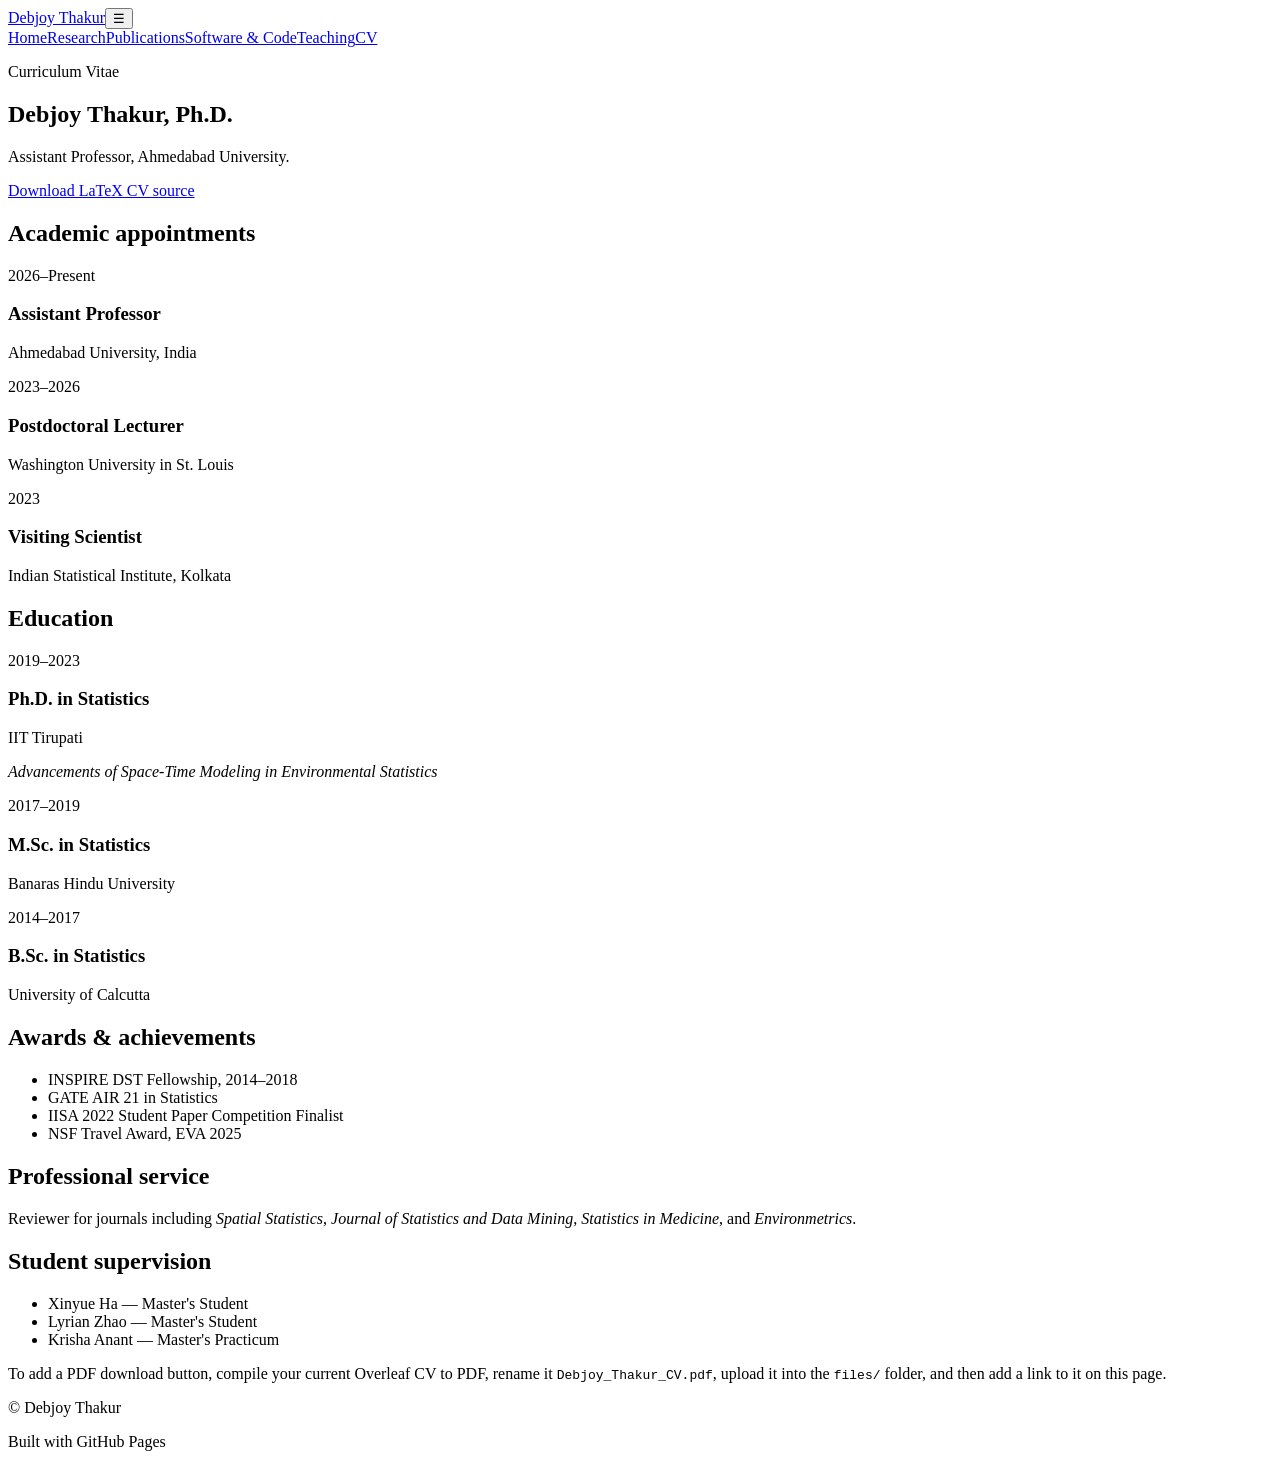
==== cv.html @ 978a10ce "Add files via upload" ====
<!DOCTYPE html>
<html lang="en">
<head>
<meta charset="UTF-8"><meta name="viewport" content="width=device-width, initial-scale=1.0">
<meta name="description" content="Curriculum vitae of Debjoy Thakur">
<title>CV | Debjoy Thakur</title><link rel="stylesheet" href="assets/style.css">
</head>
<body>
<header class="site-header"><div class="container nav-wrap">
<a class="brand" href="index.html">Debjoy Thakur</a><button class="menu-toggle" aria-label="Toggle menu">☰</button>
<nav class="nav"><a href="index.html">Home</a><a href="research.html">Research</a><a href="publications.html">Publications</a><a href="software.html">Software & Code</a><a href="teaching.html">Teaching</a><a class="active" href="cv.html">CV</a></nav>
</div></header>
<main>
<section class="page-hero"><div class="container"><p class="eyebrow">Curriculum Vitae</p><h1>Debjoy Thakur, Ph.D.</h1>
<p class="lead">Assistant Professor, Ahmedabad University.</p>
<div class="button-row"><a class="btn primary" href="files/Debjoy_Thakur_CV.tex" download>Download LaTeX CV source</a></div></div></section>

<section class="section"><div class="container">
<div class="cv-grid">
<div><h2>Academic appointments</h2>
<div class="timeline">
<div><span>2026–Present</span><h3>Assistant Professor</h3><p>Ahmedabad University, India</p></div>
<div><span>2023–2026</span><h3>Postdoctoral Lecturer</h3><p>Washington University in St. Louis</p></div>
<div><span>2023</span><h3>Visiting Scientist</h3><p>Indian Statistical Institute, Kolkata</p></div>
</div></div>

<div><h2>Education</h2>
<div class="timeline">
<div><span>2019–2023</span><h3>Ph.D. in Statistics</h3><p>IIT Tirupati</p><p><em>Advancements of Space-Time Modeling in Environmental Statistics</em></p></div>
<div><span>2017–2019</span><h3>M.Sc. in Statistics</h3><p>Banaras Hindu University</p></div>
<div><span>2014–2017</span><h3>B.Sc. in Statistics</h3><p>University of Calcutta</p></div>
</div></div>
</div>

<h2 class="subsection-title">Awards & achievements</h2>
<ul class="clean-list"><li>INSPIRE DST Fellowship, 2014–2018</li><li>GATE AIR 21 in Statistics</li><li>IISA 2022 Student Paper Competition Finalist</li><li>NSF Travel Award, EVA 2025</li></ul>

<h2 class="subsection-title">Professional service</h2>
<p>Reviewer for journals including <em>Spatial Statistics</em>, <em>Journal of Statistics and Data Mining</em>, <em>Statistics in Medicine</em>, and <em>Environmetrics</em>.</p>

<h2 class="subsection-title">Student supervision</h2>
<ul class="clean-list"><li>Xinyue Ha — Master's Student</li><li>Lyrian Zhao — Master's Student</li><li>Krisha Anant — Master's Practicum</li></ul>

<div class="callout">To add a PDF download button, compile your current Overleaf CV to PDF, rename it <code>Debjoy_Thakur_CV.pdf</code>, upload it into the <code>files/</code> folder, and then add a link to it on this page.</div>
</div></section>
</main>
<footer><div class="container footer-grid"><p>© <span id="year"></span> Debjoy Thakur</p><p>Built with GitHub Pages</p></div></footer>
<script src="assets/script.js"></script>
</body></html>
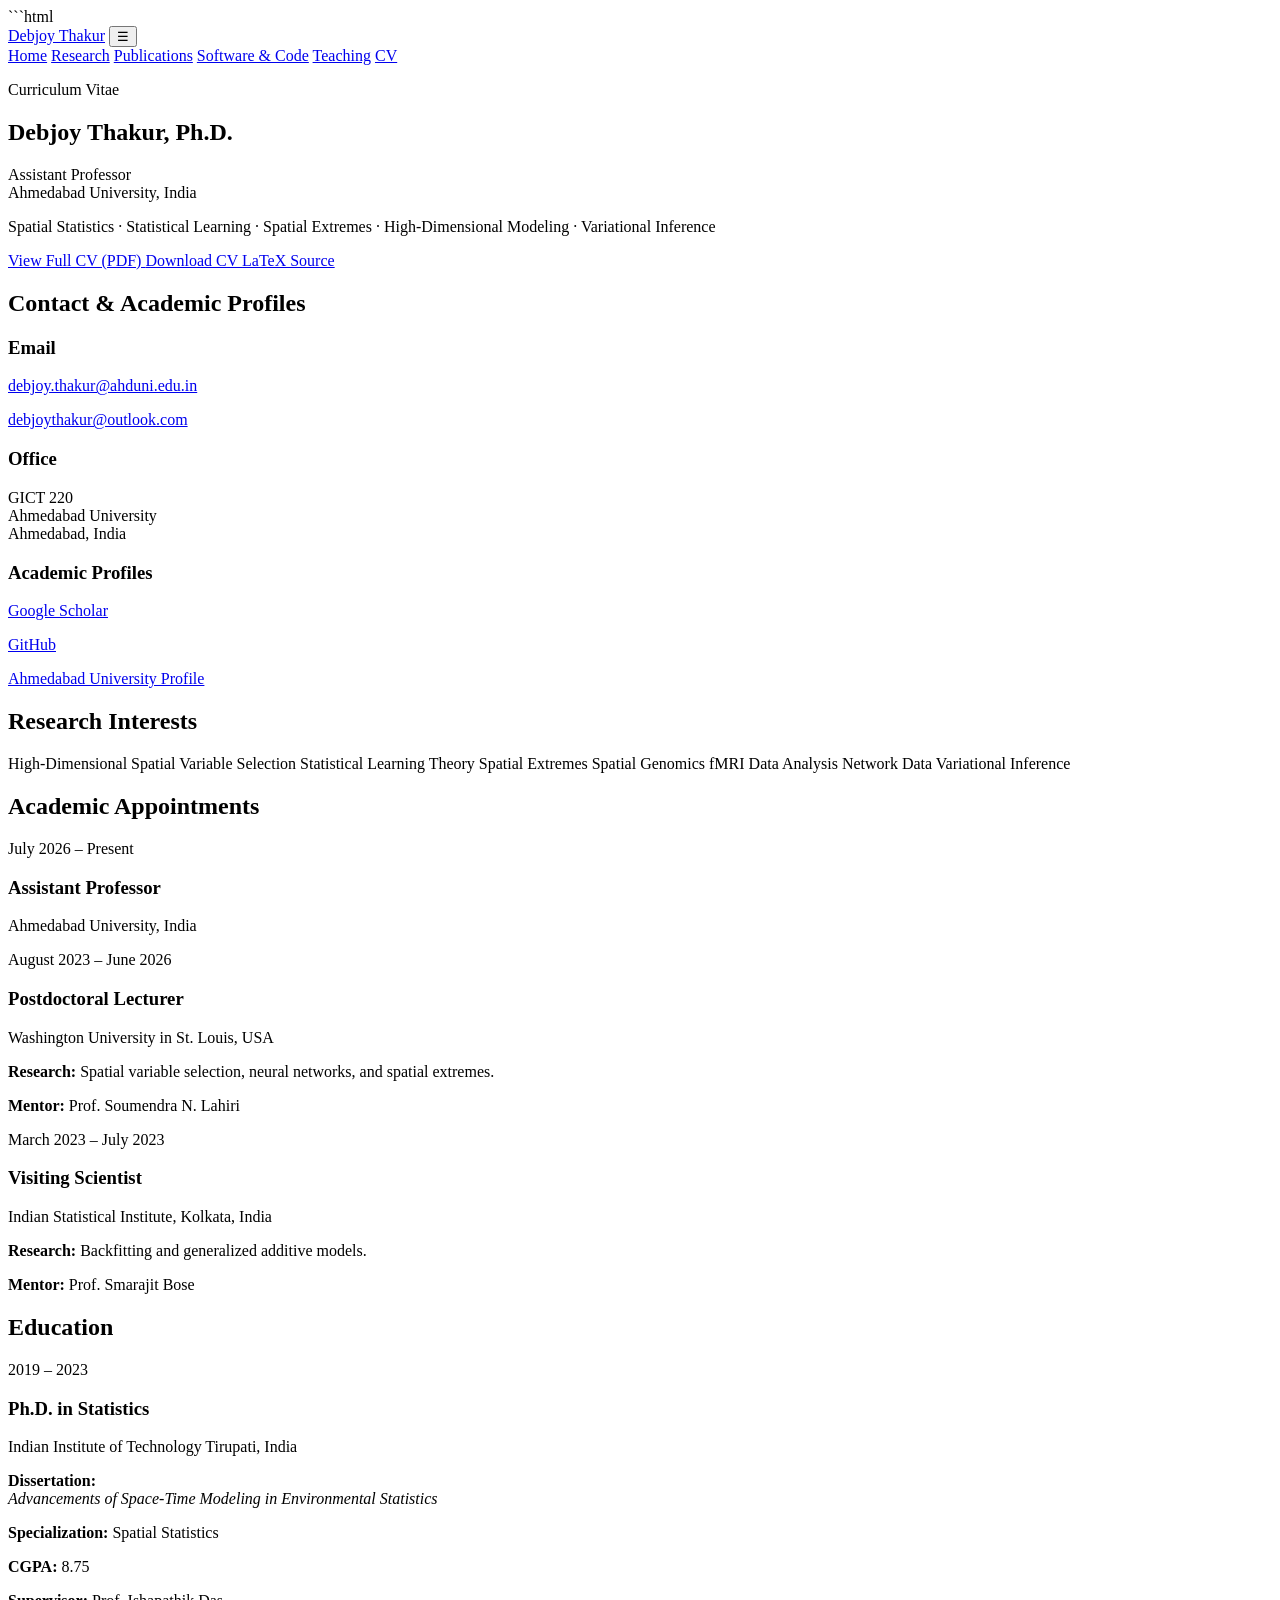
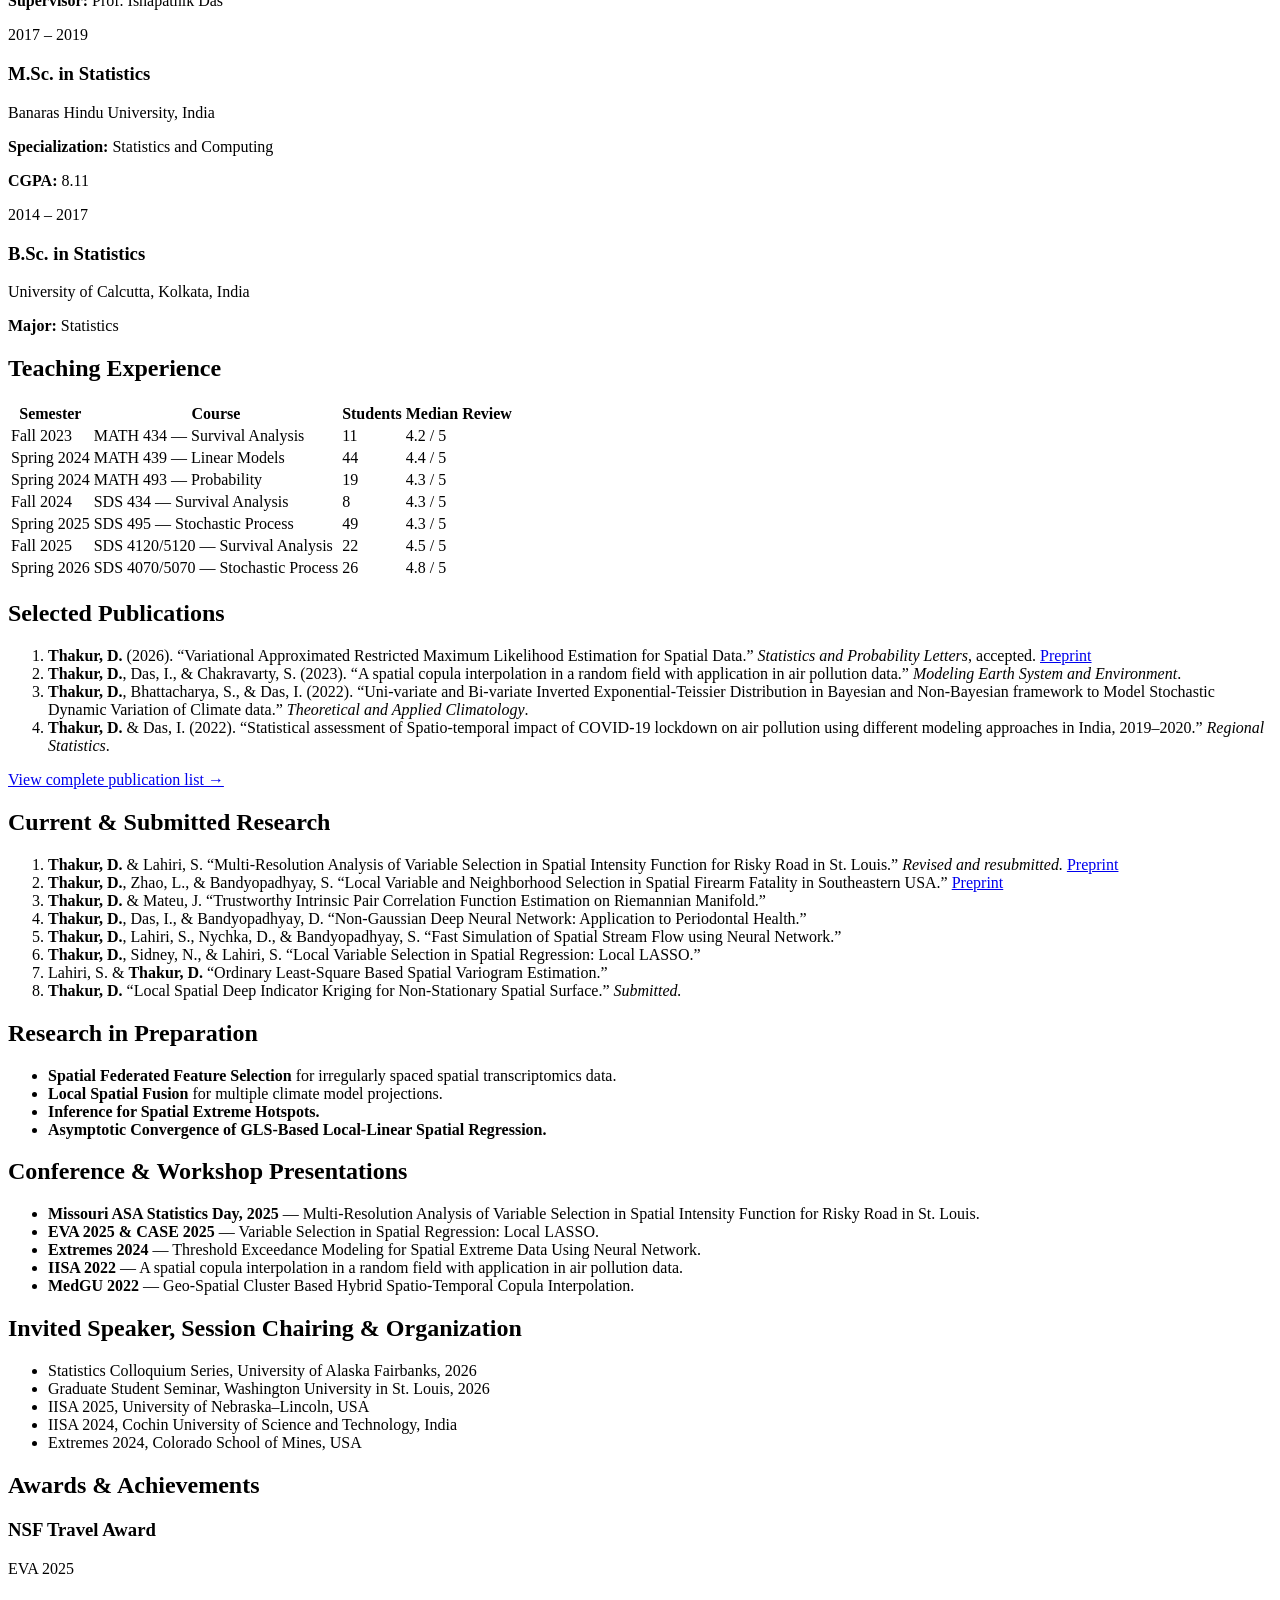
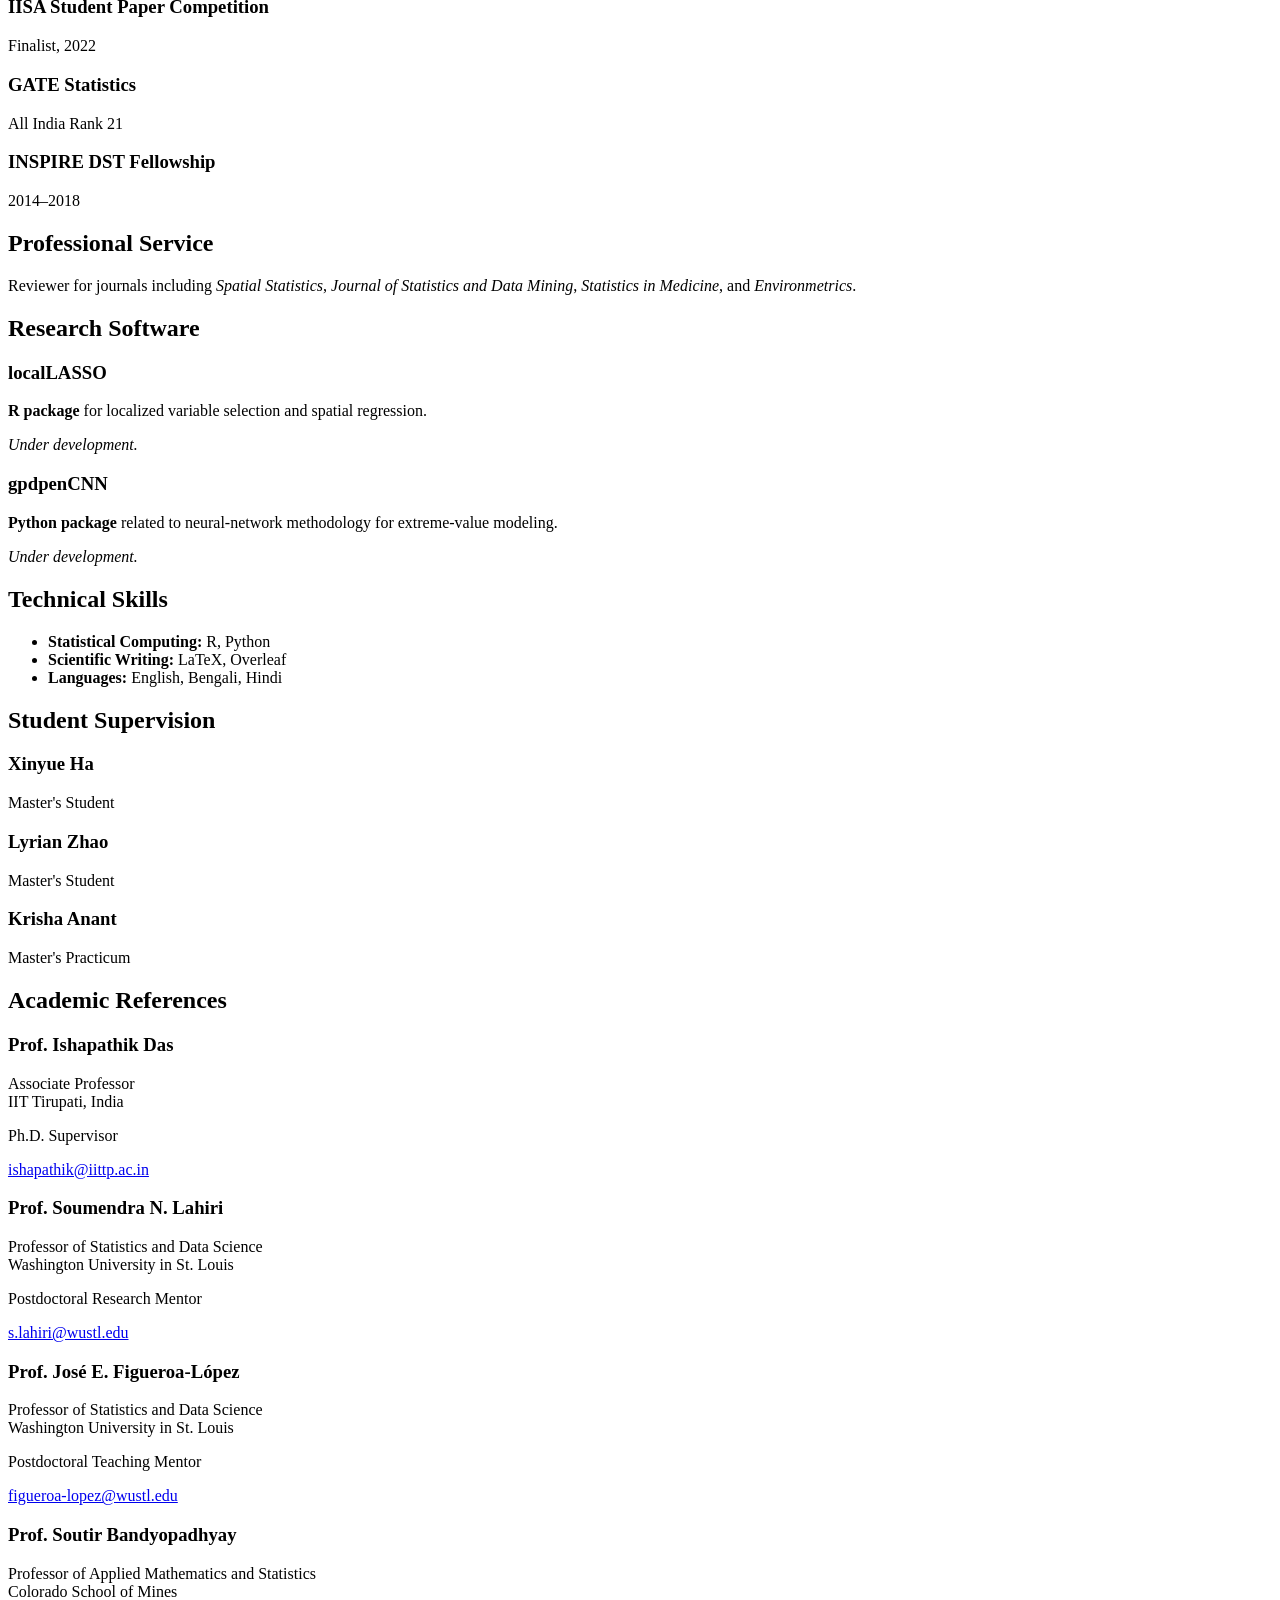
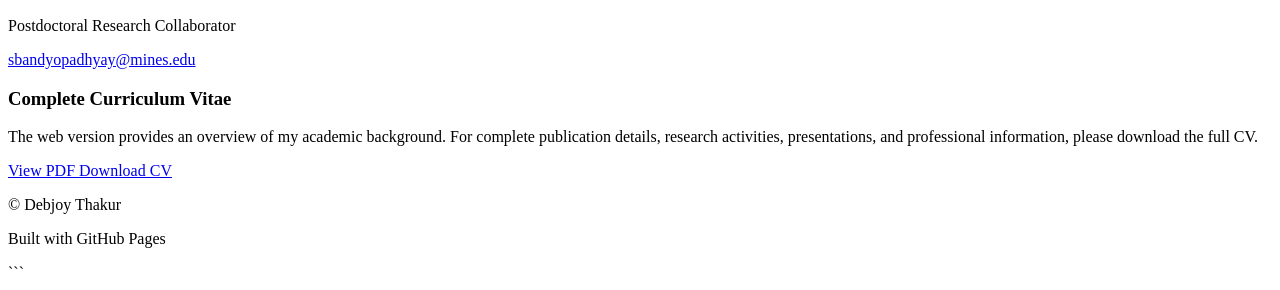
==== commit 5099a74c: "Update cv.html" ====
--- a/cv.html
+++ b/cv.html
@@ -1,49 +1,879 @@
+```html
 <!DOCTYPE html>
 <html lang="en">
+
 <head>
-<meta charset="UTF-8"><meta name="viewport" content="width=device-width, initial-scale=1.0">
-<meta name="description" content="Curriculum vitae of Debjoy Thakur">
-<title>CV | Debjoy Thakur</title><link rel="stylesheet" href="assets/style.css">
+  <meta charset="UTF-8">
+  <meta name="viewport" content="width=device-width, initial-scale=1.0">
+  <meta name="description"
+        content="Curriculum Vitae of Debjoy Thakur — Assistant Professor of Statistics at Ahmedabad University.">
+
+  <title>CV | Debjoy Thakur</title>
+
+  <link rel="stylesheet" href="assets/style.css">
 </head>
+
 <body>
-<header class="site-header"><div class="container nav-wrap">
-<a class="brand" href="index.html">Debjoy Thakur</a><button class="menu-toggle" aria-label="Toggle menu">☰</button>
-<nav class="nav"><a href="index.html">Home</a><a href="research.html">Research</a><a href="publications.html">Publications</a><a href="software.html">Software & Code</a><a href="teaching.html">Teaching</a><a class="active" href="cv.html">CV</a></nav>
-</div></header>
+
+<!-- =========================================================
+     NAVIGATION
+========================================================= -->
+
+<header class="site-header">
+  <div class="container nav-wrap">
+
+    <a class="brand" href="index.html">Debjoy Thakur</a>
+
+    <button class="menu-toggle" aria-label="Toggle menu">☰</button>
+
+    <nav class="nav">
+      <a href="index.html">Home</a>
+      <a href="research.html">Research</a>
+      <a href="publications.html">Publications</a>
+      <a href="software.html">Software &amp; Code</a>
+      <a href="teaching.html">Teaching</a>
+      <a class="active" href="cv.html">CV</a>
+    </nav>
+
+  </div>
+</header>
+
+
 <main>
-<section class="page-hero"><div class="container"><p class="eyebrow">Curriculum Vitae</p><h1>Debjoy Thakur, Ph.D.</h1>
-<p class="lead">Assistant Professor, Ahmedabad University.</p>
-<div class="button-row"><a class="btn primary" href="files/Debjoy_Thakur_CV.tex" download>Download LaTeX CV source</a></div></div></section>
-
-<section class="section"><div class="container">
+
+<!-- =========================================================
+     CV HEADER
+========================================================= -->
+
+<section class="page-hero">
+
+  <div class="container">
+
+    <p class="eyebrow">Curriculum Vitae</p>
+
+    <h1>Debjoy Thakur, Ph.D.</h1>
+
+    <p class="lead">
+      Assistant Professor<br>
+      Ahmedabad University, India
+    </p>
+
+    <p>
+      Spatial Statistics · Statistical Learning · Spatial Extremes ·
+      High-Dimensional Modeling · Variational Inference
+    </p>
+
+    <div class="button-row">
+
+      <a class="btn primary"
+         href="files/Debjoy_Thakur_CV.pdf"
+         target="_blank">
+        View Full CV (PDF)
+      </a>
+
+      <a class="btn"
+         href="files/Debjoy_Thakur_CV.pdf"
+         download>
+        Download CV
+      </a>
+
+      <a class="btn"
+         href="files/Debjoy_Thakur_CV.tex"
+         download>
+        LaTeX Source
+      </a>
+
+    </div>
+
+  </div>
+
+</section>
+
+
+<!-- =========================================================
+     CONTACT / PROFILES
+========================================================= -->
+
+<section class="section">
+
+<div class="container">
+
+<h2>Contact &amp; Academic Profiles</h2>
+
+<div class="card-grid">
+
+  <article class="card">
+    <h3>Email</h3>
+    <p>
+      <a href="mailto:debjoy.thakur@ahduni.edu.in">
+        debjoy.thakur@ahduni.edu.in
+      </a>
+    </p>
+    <p>
+      <a href="mailto:debjoythakur@outlook.com">
+        debjoythakur@outlook.com
+      </a>
+    </p>
+  </article>
+
+  <article class="card">
+    <h3>Office</h3>
+    <p>
+      GICT 220<br>
+      Ahmedabad University<br>
+      Ahmedabad, India
+    </p>
+  </article>
+
+  <article class="card">
+    <h3>Academic Profiles</h3>
+
+    <p>
+      <a href="https://scholar.google.com/citations?user=2VVChMUAAAAJ&hl=en"
+         target="_blank" rel="noopener">
+        Google Scholar
+      </a>
+    </p>
+
+    <p>
+      <a href="https://github.com/debjoythakur"
+         target="_blank" rel="noopener">
+        GitHub
+      </a>
+    </p>
+
+    <p>
+      <a href="https://ahduni.edu.in/faculty/debjoy-thakur"
+         target="_blank" rel="noopener">
+        Ahmedabad University Profile
+      </a>
+    </p>
+
+  </article>
+
+</div>
+
+
+<!-- =========================================================
+     RESEARCH INTERESTS
+========================================================= -->
+
+<h2 class="subsection-title">Research Interests</h2>
+
+<div class="research-tags">
+
+  <span>High-Dimensional Spatial Variable Selection</span>
+  <span>Statistical Learning Theory</span>
+  <span>Spatial Extremes</span>
+  <span>Spatial Genomics</span>
+  <span>fMRI Data Analysis</span>
+  <span>Network Data</span>
+  <span>Variational Inference</span>
+
+</div>
+
+
+<!-- =========================================================
+     APPOINTMENTS AND EDUCATION
+========================================================= -->
+
 <div class="cv-grid">
-<div><h2>Academic appointments</h2>
+
+<div>
+
+<h2>Academic Appointments</h2>
+
 <div class="timeline">
-<div><span>2026–Present</span><h3>Assistant Professor</h3><p>Ahmedabad University, India</p></div>
-<div><span>2023–2026</span><h3>Postdoctoral Lecturer</h3><p>Washington University in St. Louis</p></div>
-<div><span>2023</span><h3>Visiting Scientist</h3><p>Indian Statistical Institute, Kolkata</p></div>
-</div></div>
-
-<div><h2>Education</h2>
+
+  <div>
+    <span>July 2026 – Present</span>
+    <h3>Assistant Professor</h3>
+    <p>Ahmedabad University, India</p>
+  </div>
+
+  <div>
+    <span>August 2023 – June 2026</span>
+    <h3>Postdoctoral Lecturer</h3>
+    <p>Washington University in St. Louis, USA</p>
+    <p>
+      <strong>Research:</strong>
+      Spatial variable selection, neural networks,
+      and spatial extremes.
+    </p>
+    <p>
+      <strong>Mentor:</strong>
+      Prof. Soumendra N. Lahiri
+    </p>
+  </div>
+
+  <div>
+    <span>March 2023 – July 2023</span>
+    <h3>Visiting Scientist</h3>
+    <p>Indian Statistical Institute, Kolkata, India</p>
+    <p>
+      <strong>Research:</strong>
+      Backfitting and generalized additive models.
+    </p>
+    <p>
+      <strong>Mentor:</strong>
+      Prof. Smarajit Bose
+    </p>
+  </div>
+
+</div>
+
+</div>
+
+
+<div>
+
+<h2>Education</h2>
+
 <div class="timeline">
-<div><span>2019–2023</span><h3>Ph.D. in Statistics</h3><p>IIT Tirupati</p><p><em>Advancements of Space-Time Modeling in Environmental Statistics</em></p></div>
-<div><span>2017–2019</span><h3>M.Sc. in Statistics</h3><p>Banaras Hindu University</p></div>
-<div><span>2014–2017</span><h3>B.Sc. in Statistics</h3><p>University of Calcutta</p></div>
-</div></div>
-</div>
-
-<h2 class="subsection-title">Awards & achievements</h2>
-<ul class="clean-list"><li>INSPIRE DST Fellowship, 2014–2018</li><li>GATE AIR 21 in Statistics</li><li>IISA 2022 Student Paper Competition Finalist</li><li>NSF Travel Award, EVA 2025</li></ul>
-
-<h2 class="subsection-title">Professional service</h2>
-<p>Reviewer for journals including <em>Spatial Statistics</em>, <em>Journal of Statistics and Data Mining</em>, <em>Statistics in Medicine</em>, and <em>Environmetrics</em>.</p>
-
-<h2 class="subsection-title">Student supervision</h2>
-<ul class="clean-list"><li>Xinyue Ha — Master's Student</li><li>Lyrian Zhao — Master's Student</li><li>Krisha Anant — Master's Practicum</li></ul>
-
-<div class="callout">To add a PDF download button, compile your current Overleaf CV to PDF, rename it <code>Debjoy_Thakur_CV.pdf</code>, upload it into the <code>files/</code> folder, and then add a link to it on this page.</div>
-</div></section>
+
+  <div>
+    <span>2019 – 2023</span>
+    <h3>Ph.D. in Statistics</h3>
+
+    <p>Indian Institute of Technology Tirupati, India</p>
+
+    <p>
+      <strong>Dissertation:</strong><br>
+      <em>
+        Advancements of Space-Time Modeling in
+        Environmental Statistics
+      </em>
+    </p>
+
+    <p>
+      <strong>Specialization:</strong>
+      Spatial Statistics
+    </p>
+
+    <p>
+      <strong>CGPA:</strong> 8.75
+    </p>
+
+    <p>
+      <strong>Supervisor:</strong>
+      Prof. Ishapathik Das
+    </p>
+  </div>
+
+
+  <div>
+    <span>2017 – 2019</span>
+
+    <h3>M.Sc. in Statistics</h3>
+
+    <p>Banaras Hindu University, India</p>
+
+    <p>
+      <strong>Specialization:</strong>
+      Statistics and Computing
+    </p>
+
+    <p>
+      <strong>CGPA:</strong> 8.11
+    </p>
+
+  </div>
+
+
+  <div>
+    <span>2014 – 2017</span>
+
+    <h3>B.Sc. in Statistics</h3>
+
+    <p>
+      University of Calcutta, Kolkata, India
+    </p>
+
+    <p>
+      <strong>Major:</strong> Statistics
+    </p>
+
+  </div>
+
+</div>
+
+</div>
+
+</div>
+
+
+<!-- =========================================================
+     TEACHING
+========================================================= -->
+
+<h2 class="subsection-title">Teaching Experience</h2>
+
+<div class="table-wrap">
+
+<table class="cv-table">
+
+<thead>
+<tr>
+  <th>Semester</th>
+  <th>Course</th>
+  <th>Students</th>
+  <th>Median Review</th>
+</tr>
+</thead>
+
+<tbody>
+
+<tr>
+  <td>Fall 2023</td>
+  <td>MATH 434 — Survival Analysis</td>
+  <td>11</td>
+  <td>4.2 / 5</td>
+</tr>
+
+<tr>
+  <td>Spring 2024</td>
+  <td>MATH 439 — Linear Models</td>
+  <td>44</td>
+  <td>4.4 / 5</td>
+</tr>
+
+<tr>
+  <td>Spring 2024</td>
+  <td>MATH 493 — Probability</td>
+  <td>19</td>
+  <td>4.3 / 5</td>
+</tr>
+
+<tr>
+  <td>Fall 2024</td>
+  <td>SDS 434 — Survival Analysis</td>
+  <td>8</td>
+  <td>4.3 / 5</td>
+</tr>
+
+<tr>
+  <td>Spring 2025</td>
+  <td>SDS 495 — Stochastic Process</td>
+  <td>49</td>
+  <td>4.3 / 5</td>
+</tr>
+
+<tr>
+  <td>Fall 2025</td>
+  <td>SDS 4120/5120 — Survival Analysis</td>
+  <td>22</td>
+  <td>4.5 / 5</td>
+</tr>
+
+<tr>
+  <td>Spring 2026</td>
+  <td>SDS 4070/5070 — Stochastic Process</td>
+  <td>26</td>
+  <td>4.8 / 5</td>
+</tr>
+
+</tbody>
+
+</table>
+
+</div>
+
+
+<!-- =========================================================
+     PUBLICATIONS
+========================================================= -->
+
+<h2 class="subsection-title">Selected Publications</h2>
+
+<ol class="publication-list">
+
+<li>
+<strong>Thakur, D.</strong> (2026).
+“Variational Approximated Restricted Maximum Likelihood
+Estimation for Spatial Data.”
+<em>Statistics and Probability Letters</em>, accepted.
+<a href="https://arxiv.org/pdf/2604.07635"
+   target="_blank" rel="noopener">Preprint</a>
+</li>
+
+<li>
+<strong>Thakur, D.</strong>, Das, I., &amp; Chakravarty, S. (2023).
+“A spatial copula interpolation in a random field with
+application in air pollution data.”
+<em>Modeling Earth System and Environment</em>.
+</li>
+
+<li>
+<strong>Thakur, D.</strong>, Bhattacharya, S., &amp; Das, I. (2022).
+“Uni-variate and Bi-variate Inverted Exponential-Teissier
+Distribution in Bayesian and Non-Bayesian framework to Model
+Stochastic Dynamic Variation of Climate data.”
+<em>Theoretical and Applied Climatology</em>.
+</li>
+
+<li>
+<strong>Thakur, D.</strong> &amp; Das, I. (2022).
+“Statistical assessment of Spatio-temporal impact of COVID-19
+lockdown on air pollution using different modeling approaches
+in India, 2019–2020.”
+<em>Regional Statistics</em>.
+</li>
+
+</ol>
+
+<p>
+<a class="text-link" href="publications.html">
+View complete publication list →
+</a>
+</p>
+
+
+<!-- =========================================================
+     CURRENT RESEARCH
+========================================================= -->
+
+<h2 class="subsection-title">Current &amp; Submitted Research</h2>
+
+<ol class="publication-list">
+
+<li>
+<strong>Thakur, D.</strong> &amp; Lahiri, S.
+“Multi-Resolution Analysis of Variable Selection in Spatial
+Intensity Function for Risky Road in St. Louis.”
+<em>Revised and resubmitted.</em>
+<a href="https://arxiv.org/html/2601.00147v1"
+   target="_blank" rel="noopener">Preprint</a>
+</li>
+
+<li>
+<strong>Thakur, D.</strong>, Zhao, L., &amp; Bandyopadhyay, S.
+“Local Variable and Neighborhood Selection in Spatial Firearm
+Fatality in Southeastern USA.”
+<a href="https://www.arxiv.org/abs/2601.19044"
+   target="_blank" rel="noopener">Preprint</a>
+</li>
+
+<li>
+<strong>Thakur, D.</strong> &amp; Mateu, J.
+“Trustworthy Intrinsic Pair Correlation Function Estimation
+on Riemannian Manifold.”
+</li>
+
+<li>
+<strong>Thakur, D.</strong>, Das, I., &amp; Bandyopadhyay, D.
+“Non-Gaussian Deep Neural Network:
+Application to Periodontal Health.”
+</li>
+
+<li>
+<strong>Thakur, D.</strong>, Lahiri, S., Nychka, D.,
+&amp; Bandyopadhyay, S.
+“Fast Simulation of Spatial Stream Flow using Neural Network.”
+</li>
+
+<li>
+<strong>Thakur, D.</strong>, Sidney, N., &amp; Lahiri, S.
+“Local Variable Selection in Spatial Regression:
+Local LASSO.”
+</li>
+
+<li>
+Lahiri, S. &amp; <strong>Thakur, D.</strong>
+“Ordinary Least-Square Based Spatial Variogram Estimation.”
+</li>
+
+<li>
+<strong>Thakur, D.</strong>
+“Local Spatial Deep Indicator Kriging for Non-Stationary
+Spatial Surface.”
+<em>Submitted.</em>
+</li>
+
+</ol>
+
+
+<!-- =========================================================
+     RESEARCH IN PREPARATION
+========================================================= -->
+
+<h2 class="subsection-title">Research in Preparation</h2>
+
+<ul class="clean-list">
+
+<li>
+<strong>Spatial Federated Feature Selection</strong>
+for irregularly spaced spatial transcriptomics data.
+</li>
+
+<li>
+<strong>Local Spatial Fusion</strong>
+for multiple climate model projections.
+</li>
+
+<li>
+<strong>Inference for Spatial Extreme Hotspots.</strong>
+</li>
+
+<li>
+<strong>Asymptotic Convergence of GLS-Based Local-Linear
+Spatial Regression.</strong>
+</li>
+
+</ul>
+
+
+<!-- =========================================================
+     PRESENTATIONS
+========================================================= -->
+
+<h2 class="subsection-title">Conference &amp; Workshop Presentations</h2>
+
+<ul class="clean-list">
+
+<li>
+<strong>Missouri ASA Statistics Day, 2025</strong> —
+Multi-Resolution Analysis of Variable Selection in Spatial
+Intensity Function for Risky Road in St. Louis.
+</li>
+
+<li>
+<strong>EVA 2025 &amp; CASE 2025</strong> —
+Variable Selection in Spatial Regression: Local LASSO.
+</li>
+
+<li>
+<strong>Extremes 2024</strong> —
+Threshold Exceedance Modeling for Spatial Extreme Data
+Using Neural Network.
+</li>
+
+<li>
+<strong>IISA 2022</strong> —
+A spatial copula interpolation in a random field with
+application in air pollution data.
+</li>
+
+<li>
+<strong>MedGU 2022</strong> —
+Geo-Spatial Cluster Based Hybrid Spatio-Temporal
+Copula Interpolation.
+</li>
+
+</ul>
+
+
+<!-- =========================================================
+     INVITED TALKS
+========================================================= -->
+
+<h2 class="subsection-title">
+Invited Speaker, Session Chairing &amp; Organization
+</h2>
+
+<ul class="clean-list">
+
+<li>Statistics Colloquium Series, University of Alaska Fairbanks, 2026</li>
+
+<li>Graduate Student Seminar, Washington University in St. Louis, 2026</li>
+
+<li>IISA 2025, University of Nebraska–Lincoln, USA</li>
+
+<li>IISA 2024, Cochin University of Science and Technology, India</li>
+
+<li>Extremes 2024, Colorado School of Mines, USA</li>
+
+</ul>
+
+
+<!-- =========================================================
+     AWARDS
+========================================================= -->
+
+<h2 class="subsection-title">Awards &amp; Achievements</h2>
+
+<div class="card-grid">
+
+<article class="card">
+<h3>NSF Travel Award</h3>
+<p>EVA 2025</p>
+</article>
+
+<article class="card">
+<h3>IISA Student Paper Competition</h3>
+<p>Finalist, 2022</p>
+</article>
+
+<article class="card">
+<h3>GATE Statistics</h3>
+<p>All India Rank 21</p>
+</article>
+
+<article class="card">
+<h3>INSPIRE DST Fellowship</h3>
+<p>2014–2018</p>
+</article>
+
+</div>
+
+
+<!-- =========================================================
+     PROFESSIONAL SERVICE
+========================================================= -->
+
+<h2 class="subsection-title">Professional Service</h2>
+
+<p>
+Reviewer for journals including
+<em>Spatial Statistics</em>,
+<em>Journal of Statistics and Data Mining</em>,
+<em>Statistics in Medicine</em>, and
+<em>Environmetrics</em>.
+</p>
+
+
+<!-- =========================================================
+     SOFTWARE
+========================================================= -->
+
+<h2 class="subsection-title">Research Software</h2>
+
+<div class="card-grid">
+
+<article class="card">
+
+<h3>localLASSO</h3>
+
+<p>
+<strong>R package</strong> for localized variable selection
+and spatial regression.
+</p>
+
+<p><em>Under development.</em></p>
+
+</article>
+
+
+<article class="card">
+
+<h3>gpdpenCNN</h3>
+
+<p>
+<strong>Python package</strong> related to neural-network
+methodology for extreme-value modeling.
+</p>
+
+<p><em>Under development.</em></p>
+
+</article>
+
+</div>
+
+
+<!-- =========================================================
+     SKILLS
+========================================================= -->
+
+<h2 class="subsection-title">Technical Skills</h2>
+
+<ul class="clean-list">
+
+<li>
+<strong>Statistical Computing:</strong>
+R, Python
+</li>
+
+<li>
+<strong>Scientific Writing:</strong>
+LaTeX, Overleaf
+</li>
+
+<li>
+<strong>Languages:</strong>
+English, Bengali, Hindi
+</li>
+
+</ul>
+
+
+<!-- =========================================================
+     SUPERVISION
+========================================================= -->
+
+<h2 class="subsection-title">Student Supervision</h2>
+
+<div class="timeline">
+
+<div>
+<h3>Xinyue Ha</h3>
+<p>Master's Student</p>
+</div>
+
+<div>
+<h3>Lyrian Zhao</h3>
+<p>Master's Student</p>
+</div>
+
+<div>
+<h3>Krisha Anant</h3>
+<p>Master's Practicum</p>
+</div>
+
+</div>
+
+
+<!-- =========================================================
+     REFERENCES
+========================================================= -->
+
+<h2 class="subsection-title">Academic References</h2>
+
+<div class="card-grid">
+
+<article class="card">
+
+<h3>Prof. Ishapathik Das</h3>
+
+<p>
+Associate Professor<br>
+IIT Tirupati, India
+</p>
+
+<p>Ph.D. Supervisor</p>
+
+<p>
+<a href="mailto:ishapathik@iittp.ac.in">
+ishapathik@iittp.ac.in
+</a>
+</p>
+
+</article>
+
+
+<article class="card">
+
+<h3>Prof. Soumendra N. Lahiri</h3>
+
+<p>
+Professor of Statistics and Data Science<br>
+Washington University in St. Louis
+</p>
+
+<p>Postdoctoral Research Mentor</p>
+
+<p>
+<a href="mailto:s.lahiri@wustl.edu">
+s.lahiri@wustl.edu
+</a>
+</p>
+
+</article>
+
+
+<article class="card">
+
+<h3>Prof. José E. Figueroa-López</h3>
+
+<p>
+Professor of Statistics and Data Science<br>
+Washington University in St. Louis
+</p>
+
+<p>Postdoctoral Teaching Mentor</p>
+
+<p>
+<a href="mailto:figueroa-lopez@wustl.edu">
+figueroa-lopez@wustl.edu
+</a>
+</p>
+
+</article>
+
+
+<article class="card">
+
+<h3>Prof. Soutir Bandyopadhyay</h3>
+
+<p>
+Professor of Applied Mathematics and Statistics<br>
+Colorado School of Mines
+</p>
+
+<p>Postdoctoral Research Collaborator</p>
+
+<p>
+<a href="mailto:sbandyopadhyay@mines.edu">
+sbandyopadhyay@mines.edu
+</a>
+</p>
+
+</article>
+
+</div>
+
+
+<!-- =========================================================
+     FULL CV DOWNLOAD
+========================================================= -->
+
+<div class="callout">
+
+<h3>Complete Curriculum Vitae</h3>
+
+<p>
+The web version provides an overview of my academic background.
+For complete publication details, research activities, presentations,
+and professional information, please download the full CV.
+</p>
+
+<div class="button-row">
+
+<a class="btn primary"
+   href="files/Debjoy_Thakur_CV.pdf"
+   target="_blank">
+View PDF
+</a>
+
+<a class="btn"
+   href="files/Debjoy_Thakur_CV.pdf"
+   download>
+Download CV
+</a>
+
+</div>
+
+</div>
+
+
+</div>
+
+</section>
+
 </main>
-<footer><div class="container footer-grid"><p>© <span id="year"></span> Debjoy Thakur</p><p>Built with GitHub Pages</p></div></footer>
+
+
+<!-- =========================================================
+     FOOTER
+========================================================= -->
+
+<footer>
+
+<div class="container footer-grid">
+
+<p>
+© <span id="year"></span> Debjoy Thakur
+</p>
+
+<p>
+Built with GitHub Pages
+</p>
+
+</div>
+
+</footer>
+
+
 <script src="assets/script.js"></script>
-</body></html>+
+</body>
+</html>
+```
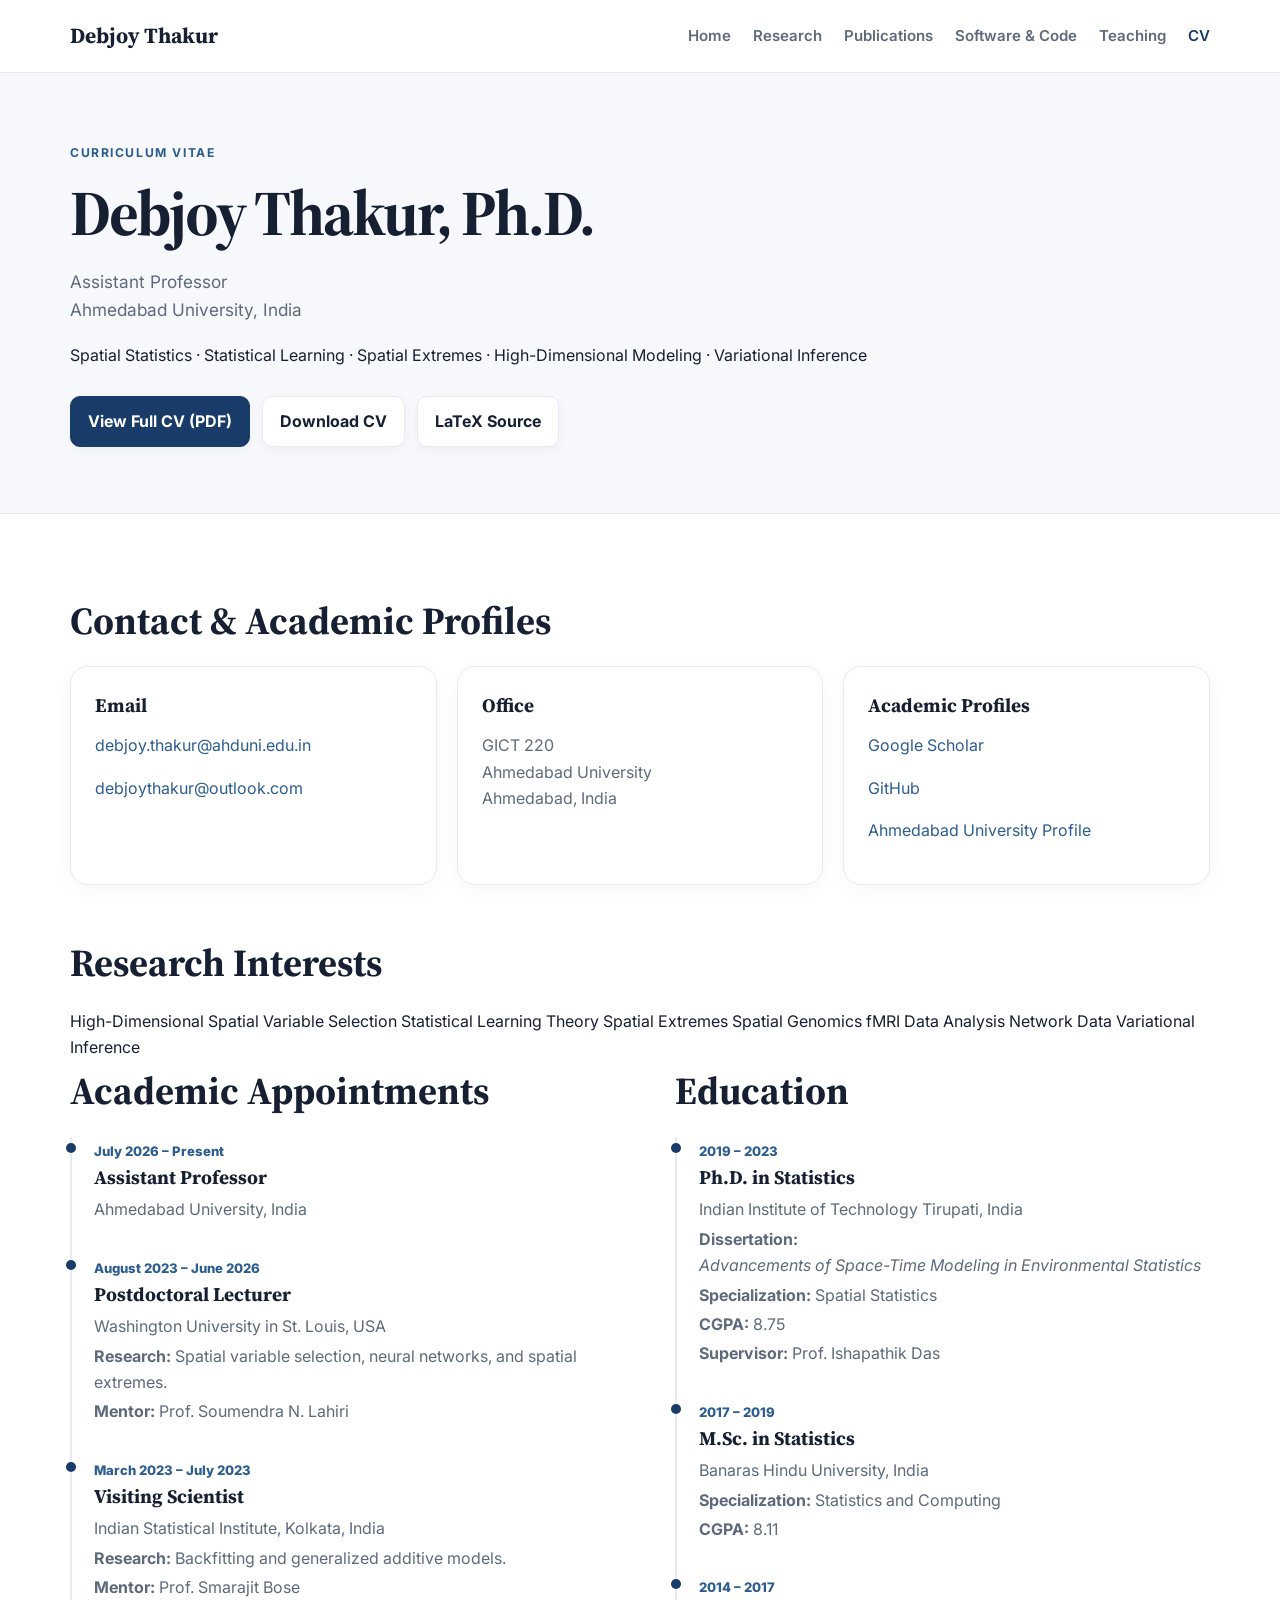
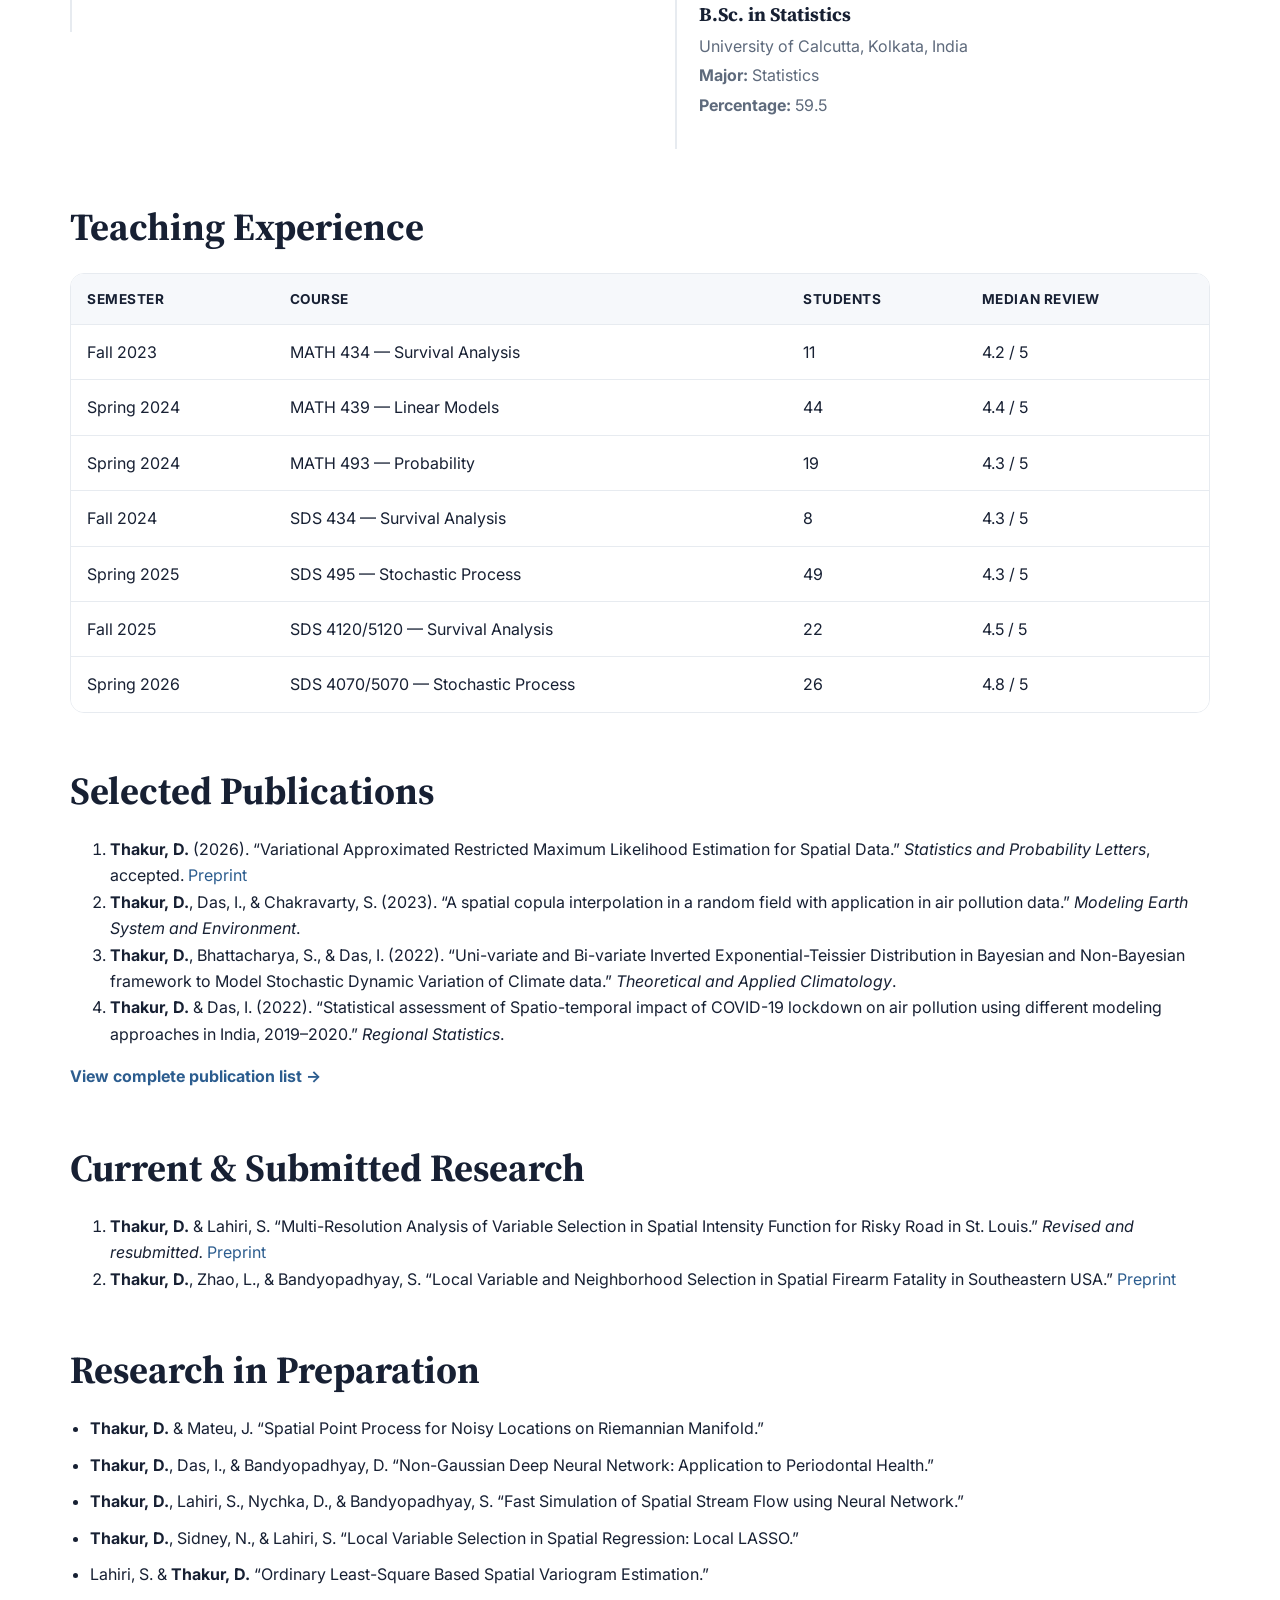
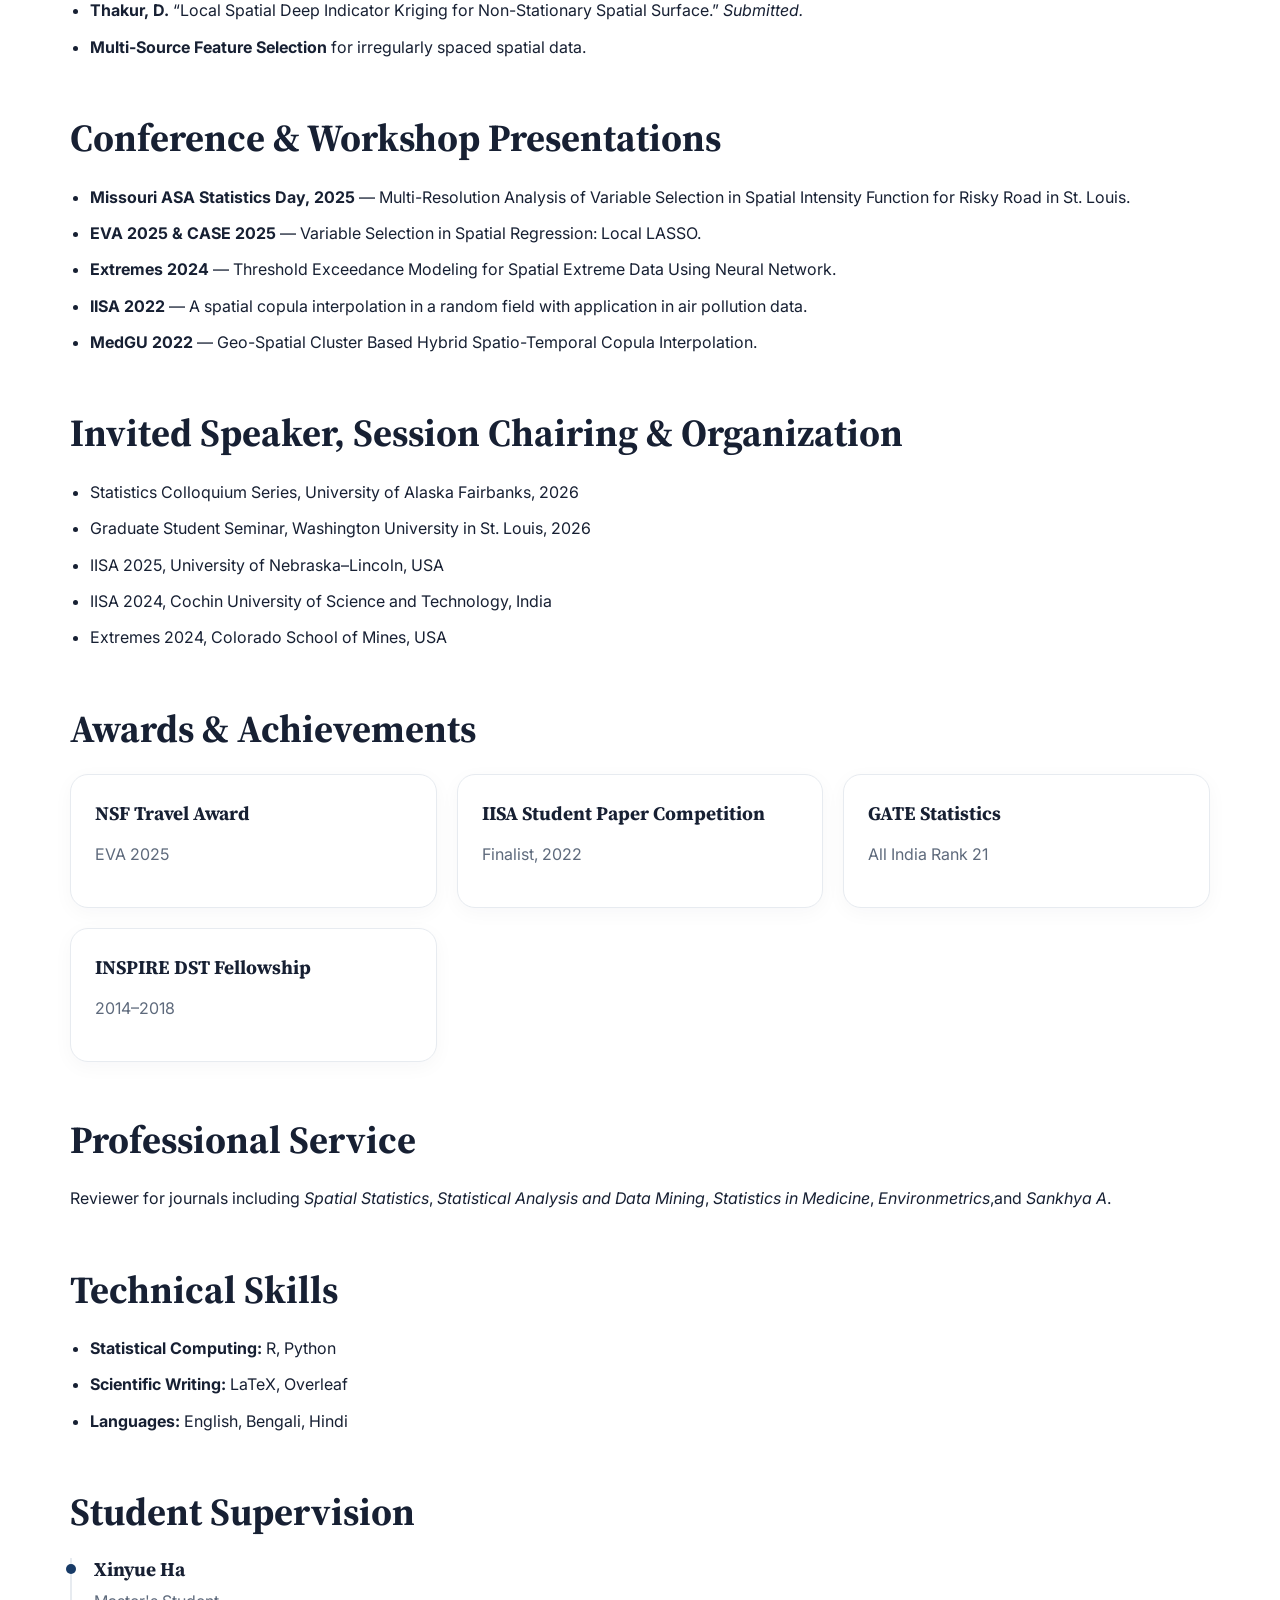
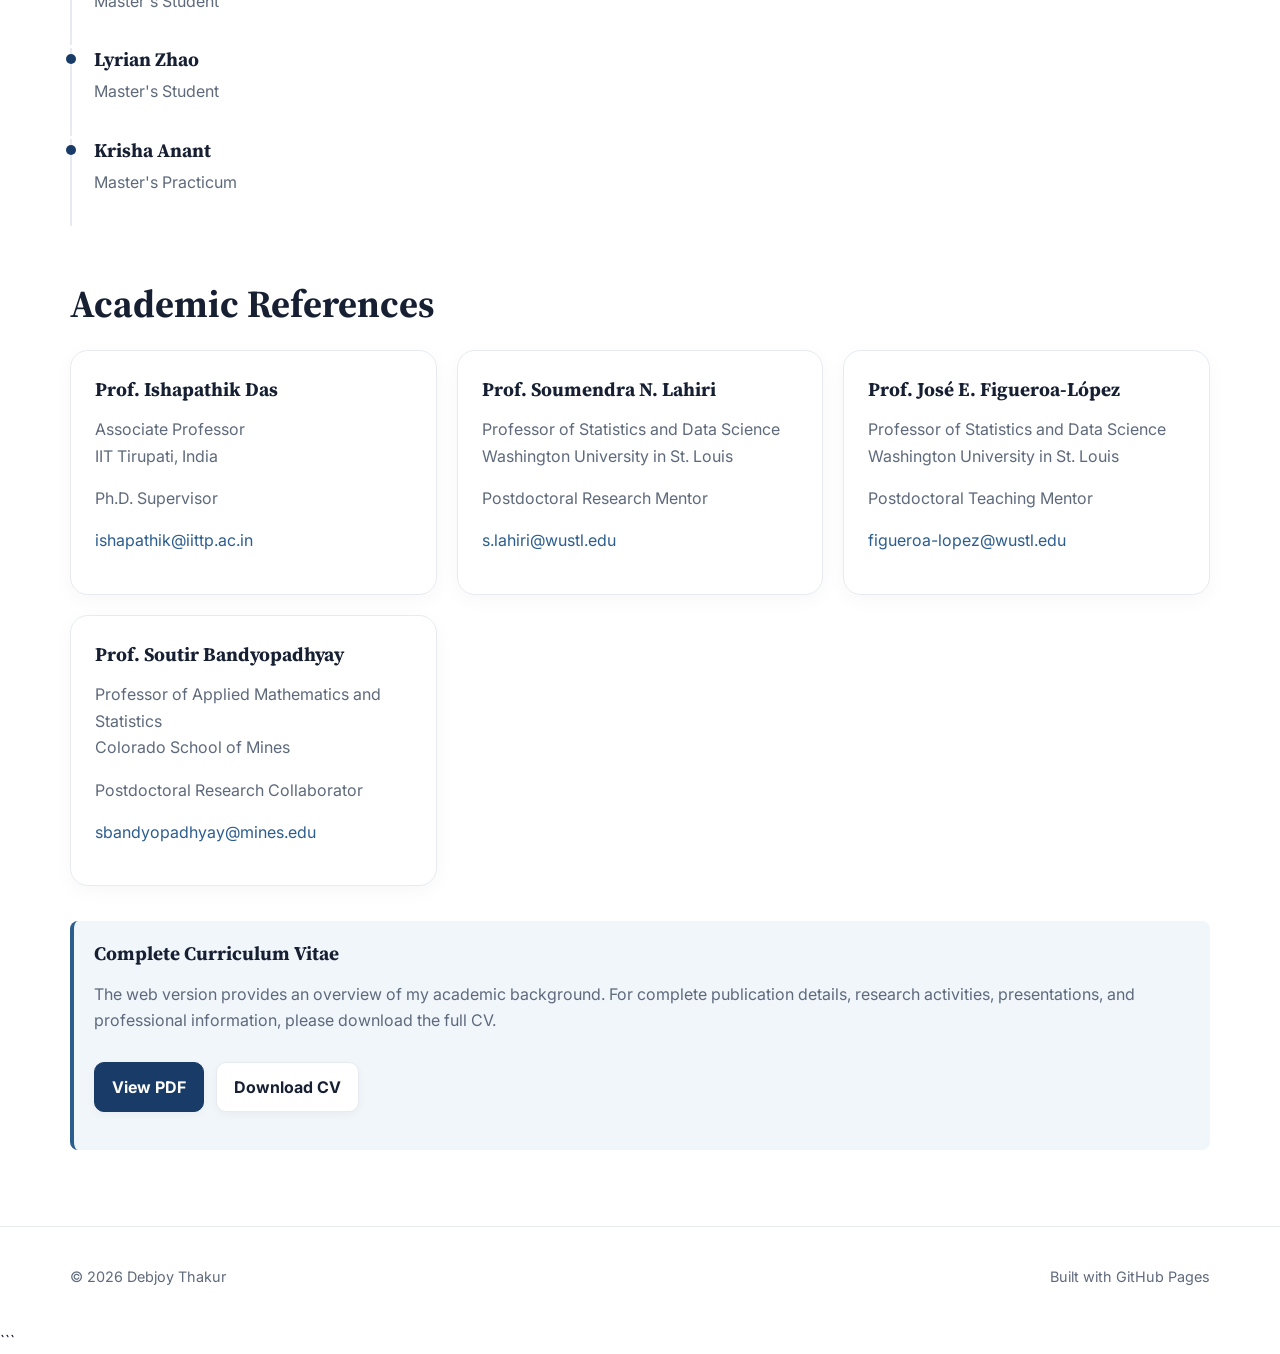
==== commit 94f27273: "Update cv.html" ====
--- a/cv.html
+++ b/cv.html
@@ -1,4 +1,3 @@
-```html
 <!DOCTYPE html>
 <html lang="en">
 
@@ -292,6 +291,9 @@
     <p>
       <strong>Major:</strong> Statistics
     </p>
+    <p>
+      <strong>Percentage:</strong> 59.5
+    </p>
 
   </div>
 
@@ -453,9 +455,22 @@
    target="_blank" rel="noopener">Preprint</a>
 </li>
 
+
+
+</ol>
+
+
+<!-- =========================================================
+     RESEARCH IN PREPARATION
+========================================================= -->
+
+<h2 class="subsection-title">Research in Preparation</h2>
+
+<ul class="clean-list">
+
 <li>
 <strong>Thakur, D.</strong> &amp; Mateu, J.
-“Trustworthy Intrinsic Pair Correlation Function Estimation
+“Spatial Point Process for Noisy Locations 
 on Riemannian Manifold.”
 </li>
 
@@ -489,34 +504,9 @@
 <em>Submitted.</em>
 </li>
 
-</ol>
-
-
-<!-- =========================================================
-     RESEARCH IN PREPARATION
-========================================================= -->
-
-<h2 class="subsection-title">Research in Preparation</h2>
-
-<ul class="clean-list">
-
-<li>
-<strong>Spatial Federated Feature Selection</strong>
-for irregularly spaced spatial transcriptomics data.
-</li>
-
-<li>
-<strong>Local Spatial Fusion</strong>
-for multiple climate model projections.
-</li>
-
-<li>
-<strong>Inference for Spatial Extreme Hotspots.</strong>
-</li>
-
-<li>
-<strong>Asymptotic Convergence of GLS-Based Local-Linear
-Spatial Regression.</strong>
+<li>
+<strong>Multi-Source Feature Selection</strong>
+for irregularly spaced spatial data.
 </li>
 
 </ul>
@@ -625,48 +615,11 @@
 <p>
 Reviewer for journals including
 <em>Spatial Statistics</em>,
-<em>Journal of Statistics and Data Mining</em>,
-<em>Statistics in Medicine</em>, and
-<em>Environmetrics</em>.
-</p>
-
-
-<!-- =========================================================
-     SOFTWARE
-========================================================= -->
-
-<h2 class="subsection-title">Research Software</h2>
-
-<div class="card-grid">
-
-<article class="card">
-
-<h3>localLASSO</h3>
-
-<p>
-<strong>R package</strong> for localized variable selection
-and spatial regression.
-</p>
-
-<p><em>Under development.</em></p>
-
-</article>
-
-
-<article class="card">
-
-<h3>gpdpenCNN</h3>
-
-<p>
-<strong>Python package</strong> related to neural-network
-methodology for extreme-value modeling.
-</p>
-
-<p><em>Under development.</em></p>
-
-</article>
-
-</div>
+<em>Statistical Analysis and Data Mining</em>,
+<em>Statistics in Medicine</em>, 
+<em>Environmetrics</em>,and
+<em>Sankhya A</em>.
+</p>
 
 
 <!-- =========================================================
--- a/assets/style.css
+++ b/assets/style.css
@@ -0,0 +1,695 @@
+@import url('https://fonts.googleapis.com/css2?family=Inter:wght@400;500;600;700&family=Source+Serif+4:opsz,wght@8..60,600;8..60,700&display=swap');
+
+:root{
+  --bg:#ffffff;
+  --text:#172033;
+  --muted:#5e6a7c;
+  --accent:#183b67;
+  --accent-2:#2c5d8f;
+  --line:#e7ebf0;
+  --soft:#f6f8fb;
+  --shadow:0 12px 35px rgba(23,32,51,.08);
+  --radius:18px;
+  --max:1140px;
+}
+
+*{
+  box-sizing:border-box;
+}
+
+html{
+  scroll-behavior:smooth;
+}
+
+body{
+  margin:0;
+  background:var(--bg);
+  color:var(--text);
+  font-family:Inter,system-ui,-apple-system,BlinkMacSystemFont,"Segoe UI",sans-serif;
+  line-height:1.65;
+}
+
+a{
+  color:var(--accent-2);
+  text-decoration:none;
+}
+
+a:hover{
+  text-decoration:underline;
+}
+
+.container{
+  width:min(calc(100% - 40px),var(--max));
+  margin:auto;
+}
+
+
+/* =========================================================
+   HEADER / NAVIGATION
+========================================================= */
+
+.site-header{
+  position:sticky;
+  top:0;
+  z-index:10;
+  background:rgba(255,255,255,.95);
+  backdrop-filter:blur(10px);
+  border-bottom:1px solid var(--line);
+}
+
+.nav-wrap{
+  min-height:72px;
+  display:flex;
+  align-items:center;
+  justify-content:space-between;
+  gap:24px;
+}
+
+.brand{
+  font-family:"Source Serif 4",serif;
+  font-size:1.35rem;
+  font-weight:700;
+  color:var(--text);
+}
+
+.brand:hover{
+  text-decoration:none;
+}
+
+.nav{
+  display:flex;
+  gap:22px;
+  align-items:center;
+}
+
+.nav a{
+  color:var(--muted);
+  font-size:.94rem;
+  font-weight:600;
+}
+
+.nav a.active,
+.nav a:hover{
+  color:var(--accent);
+  text-decoration:none;
+}
+
+.menu-toggle{
+  display:none;
+  background:none;
+  border:0;
+  font-size:1.5rem;
+  cursor:pointer;
+}
+
+
+/* =========================================================
+   HERO SECTION
+========================================================= */
+
+.hero{
+  padding:86px 0 70px;
+  background:linear-gradient(180deg,#f7faff 0%,#fff 100%);
+}
+
+.hero-grid{
+  display:grid;
+  grid-template-columns:1.6fr .8fr;
+  gap:70px;
+  align-items:center;
+}
+
+.eyebrow{
+  text-transform:uppercase;
+  letter-spacing:.13em;
+  font-size:.76rem;
+  font-weight:700;
+  color:var(--accent-2);
+  margin:0 0 12px;
+}
+
+h1,
+h2,
+h3{
+  font-family:"Source Serif 4",serif;
+  line-height:1.18;
+  color:var(--text);
+}
+
+h1{
+  font-size:clamp(2.6rem,6vw,5rem);
+  margin:.15em 0 .2em;
+  letter-spacing:-.035em;
+}
+
+h2{
+  font-size:clamp(1.7rem,3vw,2.5rem);
+  margin:.2em 0 .6em;
+}
+
+h3{
+  font-size:1.2rem;
+  margin:.15em 0 .4em;
+}
+
+.role{
+  font-size:1.18rem;
+  font-weight:600;
+  color:var(--accent);
+  margin:0 0 20px;
+}
+
+.hero-text,
+.lead{
+  font-size:1.08rem;
+  color:var(--muted);
+  max-width:760px;
+}
+
+
+/* =========================================================
+   BUTTONS
+========================================================= */
+
+.button-row{
+  display:flex;
+  gap:12px;
+  flex-wrap:wrap;
+  margin:28px 0 20px;
+}
+
+.btn{
+  display:inline-block;
+  padding:11px 17px;
+  border:1px solid var(--line);
+  border-radius:10px;
+  color:var(--text);
+  font-weight:700;
+  background:#fff;
+  box-shadow:0 3px 10px rgba(23,32,51,.04);
+  transition:transform .2s ease, box-shadow .2s ease;
+}
+
+.btn:hover{
+  text-decoration:none;
+  transform:translateY(-1px);
+  box-shadow:0 7px 18px rgba(23,32,51,.10);
+}
+
+.btn.primary{
+  background:var(--accent);
+  color:#fff;
+  border-color:var(--accent);
+}
+
+.social-row{
+  display:flex;
+  gap:18px;
+  flex-wrap:wrap;
+  font-weight:600;
+  font-size:.92rem;
+}
+
+
+/* =========================================================
+   PROFILE CARD
+========================================================= */
+
+.profile-card{
+  background:#fff;
+  border:1px solid var(--line);
+  box-shadow:var(--shadow);
+  border-radius:var(--radius);
+  padding:30px;
+  text-align:center;
+}
+
+
+/* PROFILE PHOTO */
+
+.profile-photo{
+  width:210px;
+  height:210px;
+
+  object-fit:cover;
+
+  /*
+    This controls which part of the image stays visible.
+    Increase the second percentage to move the image upward/downward.
+  */
+  object-position:center 35%;
+
+  border-radius:50%;
+
+  display:block;
+
+  margin:0 auto 22px;
+
+  border:5px solid #ffffff;
+
+  box-shadow:
+    0 0 0 1px var(--line),
+    0 8px 24px rgba(23,32,51,.14);
+}
+
+
+/* Optional hover effect */
+
+.profile-photo{
+  transition:transform .25s ease, box-shadow .25s ease;
+}
+
+.profile-photo:hover{
+  transform:scale(1.025);
+
+  box-shadow:
+    0 0 0 1px var(--line),
+    0 12px 30px rgba(23,32,51,.18);
+}
+
+
+.profile-card h2{
+  font-size:1.55rem;
+  margin-bottom:5px;
+}
+
+.profile-card p{
+  margin:6px 0;
+  color:var(--muted);
+}
+
+.profile-card hr{
+  border:0;
+  border-top:1px solid var(--line);
+  margin:20px 0;
+}
+
+.profile-card a{
+  word-break:break-word;
+}
+
+.small-note{
+  font-size:.82rem;
+}
+
+
+/* OLD PLACEHOLDER
+   You can keep this if you want, but it is no longer needed
+   after adding your image.
+*/
+
+.avatar-placeholder{
+  width:110px;
+  height:110px;
+  border-radius:50%;
+  display:grid;
+  place-items:center;
+  background:var(--accent);
+  color:#fff;
+  font-size:2rem;
+  font-weight:700;
+  margin:0 auto 22px;
+}
+
+
+/* =========================================================
+   GENERAL SECTIONS
+========================================================= */
+
+.section{
+  padding:76px 0;
+}
+
+.section.alt{
+  background:var(--soft);
+}
+
+.section-heading{
+  margin-bottom:30px;
+}
+
+
+/* =========================================================
+   CARDS
+========================================================= */
+
+.card-grid{
+  display:grid;
+  grid-template-columns:repeat(3,1fr);
+  gap:20px;
+}
+
+.card-grid.two{
+  grid-template-columns:repeat(2,1fr);
+}
+
+.card{
+  border:1px solid var(--line);
+  border-radius:var(--radius);
+  padding:24px;
+  background:#fff;
+  box-shadow:0 5px 20px rgba(23,32,51,.035);
+}
+
+.card p{
+  color:var(--muted);
+}
+
+
+/* =========================================================
+   PUBLICATIONS
+========================================================= */
+
+.pub-list{
+  display:flex;
+  flex-direction:column;
+  gap:0;
+}
+
+.pub-item{
+  display:grid;
+  grid-template-columns:85px 1fr;
+  gap:18px;
+  padding:26px 0;
+  border-top:1px solid var(--line);
+}
+
+.pub-item:last-child{
+  border-bottom:1px solid var(--line);
+}
+
+.pub-item p{
+  margin:5px 0;
+  color:var(--muted);
+}
+
+.year{
+  font-weight:700;
+  color:var(--accent);
+  font-size:.93rem;
+  padding-top:4px;
+}
+
+.center{
+  text-align:center;
+  margin-top:30px;
+}
+
+
+/* =========================================================
+   SPLIT LAYOUT
+========================================================= */
+
+.split{
+  display:grid;
+  grid-template-columns:1fr 1fr;
+  gap:70px;
+}
+
+.text-link{
+  font-weight:700;
+}
+
+
+/* =========================================================
+   FOOTER
+========================================================= */
+
+footer{
+  border-top:1px solid var(--line);
+  padding:24px 0;
+  color:var(--muted);
+  font-size:.9rem;
+}
+
+.footer-grid{
+  display:flex;
+  justify-content:space-between;
+  gap:20px;
+}
+
+
+/* =========================================================
+   PAGE HERO
+========================================================= */
+
+.page-hero{
+  padding:70px 0 46px;
+  background:var(--soft);
+  border-bottom:1px solid var(--line);
+}
+
+.page-hero h1{
+  font-size:clamp(2.5rem,5vw,4.4rem);
+}
+
+
+/* =========================================================
+   RESEARCH PAGE
+========================================================= */
+
+.research-stack{
+  display:flex;
+  flex-direction:column;
+}
+
+.research-block{
+  display:grid;
+  grid-template-columns:60px 1fr;
+  gap:20px;
+  border-top:1px solid var(--line);
+  padding:30px 0;
+}
+
+.research-block:last-child{
+  border-bottom:1px solid var(--line);
+}
+
+.research-block > span{
+  font-weight:800;
+  color:var(--accent-2);
+}
+
+.research-block p{
+  color:var(--muted);
+  max-width:900px;
+}
+
+
+/* =========================================================
+   SUBSECTIONS
+========================================================= */
+
+.subsection-title{
+  margin-top:55px;
+}
+
+.clean-list{
+  padding-left:20px;
+}
+
+.clean-list li{
+  margin:10px 0;
+}
+
+.repo-label{
+  display:inline-block;
+  font-size:.75rem;
+  font-weight:800;
+  text-transform:uppercase;
+  letter-spacing:.08em;
+  color:var(--accent-2);
+  margin-bottom:8px;
+}
+
+
+/* =========================================================
+   TABLES
+========================================================= */
+
+.table-wrap{
+  overflow-x:auto;
+  border:1px solid var(--line);
+  border-radius:14px;
+}
+
+table{
+  width:100%;
+  border-collapse:collapse;
+  background:#fff;
+}
+
+th,
+td{
+  text-align:left;
+  padding:14px 16px;
+  border-bottom:1px solid var(--line);
+}
+
+th{
+  background:var(--soft);
+  font-size:.85rem;
+  text-transform:uppercase;
+  letter-spacing:.04em;
+}
+
+tr:last-child td{
+  border-bottom:0;
+}
+
+
+/* =========================================================
+   CALLOUT
+========================================================= */
+
+.callout{
+  margin-top:35px;
+  background:#f1f6fb;
+  border-left:4px solid var(--accent-2);
+  padding:18px 20px;
+  border-radius:8px;
+  color:var(--muted);
+}
+
+.margin-top{
+  margin-top:50px;
+}
+
+
+/* =========================================================
+   CV PAGE
+========================================================= */
+
+.cv-grid{
+  display:grid;
+  grid-template-columns:1fr 1fr;
+  gap:70px;
+}
+
+.timeline > div{
+  position:relative;
+  padding:0 0 28px 22px;
+  border-left:2px solid var(--line);
+}
+
+.timeline > div:before{
+  content:"";
+  position:absolute;
+  left:-6px;
+  top:6px;
+  width:10px;
+  height:10px;
+  border-radius:50%;
+  background:var(--accent);
+}
+
+.timeline span{
+  font-size:.82rem;
+  font-weight:800;
+  color:var(--accent-2);
+}
+
+.timeline p{
+  margin:3px 0;
+  color:var(--muted);
+}
+
+
+/* =========================================================
+   CODE
+========================================================= */
+
+code{
+  background:#eef2f6;
+  padding:2px 5px;
+  border-radius:5px;
+}
+
+
+/* =========================================================
+   TABLET / MOBILE
+========================================================= */
+
+@media(max-width:850px){
+
+  .hero-grid,
+  .split,
+  .cv-grid{
+    grid-template-columns:1fr;
+    gap:36px;
+  }
+
+  .card-grid,
+  .card-grid.two{
+    grid-template-columns:1fr;
+  }
+
+  .nav{
+    display:none;
+    position:absolute;
+    top:72px;
+    left:0;
+    right:0;
+    background:white;
+    border-bottom:1px solid var(--line);
+    padding:18px 20px;
+    flex-direction:column;
+    align-items:flex-start;
+  }
+
+  .nav.open{
+    display:flex;
+  }
+
+  .menu-toggle{
+    display:block;
+  }
+
+
+  /* slightly smaller photo on tablets */
+
+  .profile-photo{
+    width:190px;
+    height:190px;
+  }
+
+}
+
+
+/* =========================================================
+   SMALL MOBILE
+========================================================= */
+
+@media(max-width:560px){
+
+  .container{
+    width:min(calc(100% - 28px),var(--max));
+  }
+
+  .hero,
+  .section{
+    padding:52px 0;
+  }
+
+  .pub-item{
+    grid-template-columns:1fr;
+    gap:3px;
+  }
+
+  .footer-grid{
+    flex-direction:column;
+  }
+
+  .profile-card{
+    padding:24px 20px;
+  }
+
+
+  /* mobile profile photo */
+
+  .profile-photo{
+    width:160px;
+    height:160px;
+  }
+
+}
